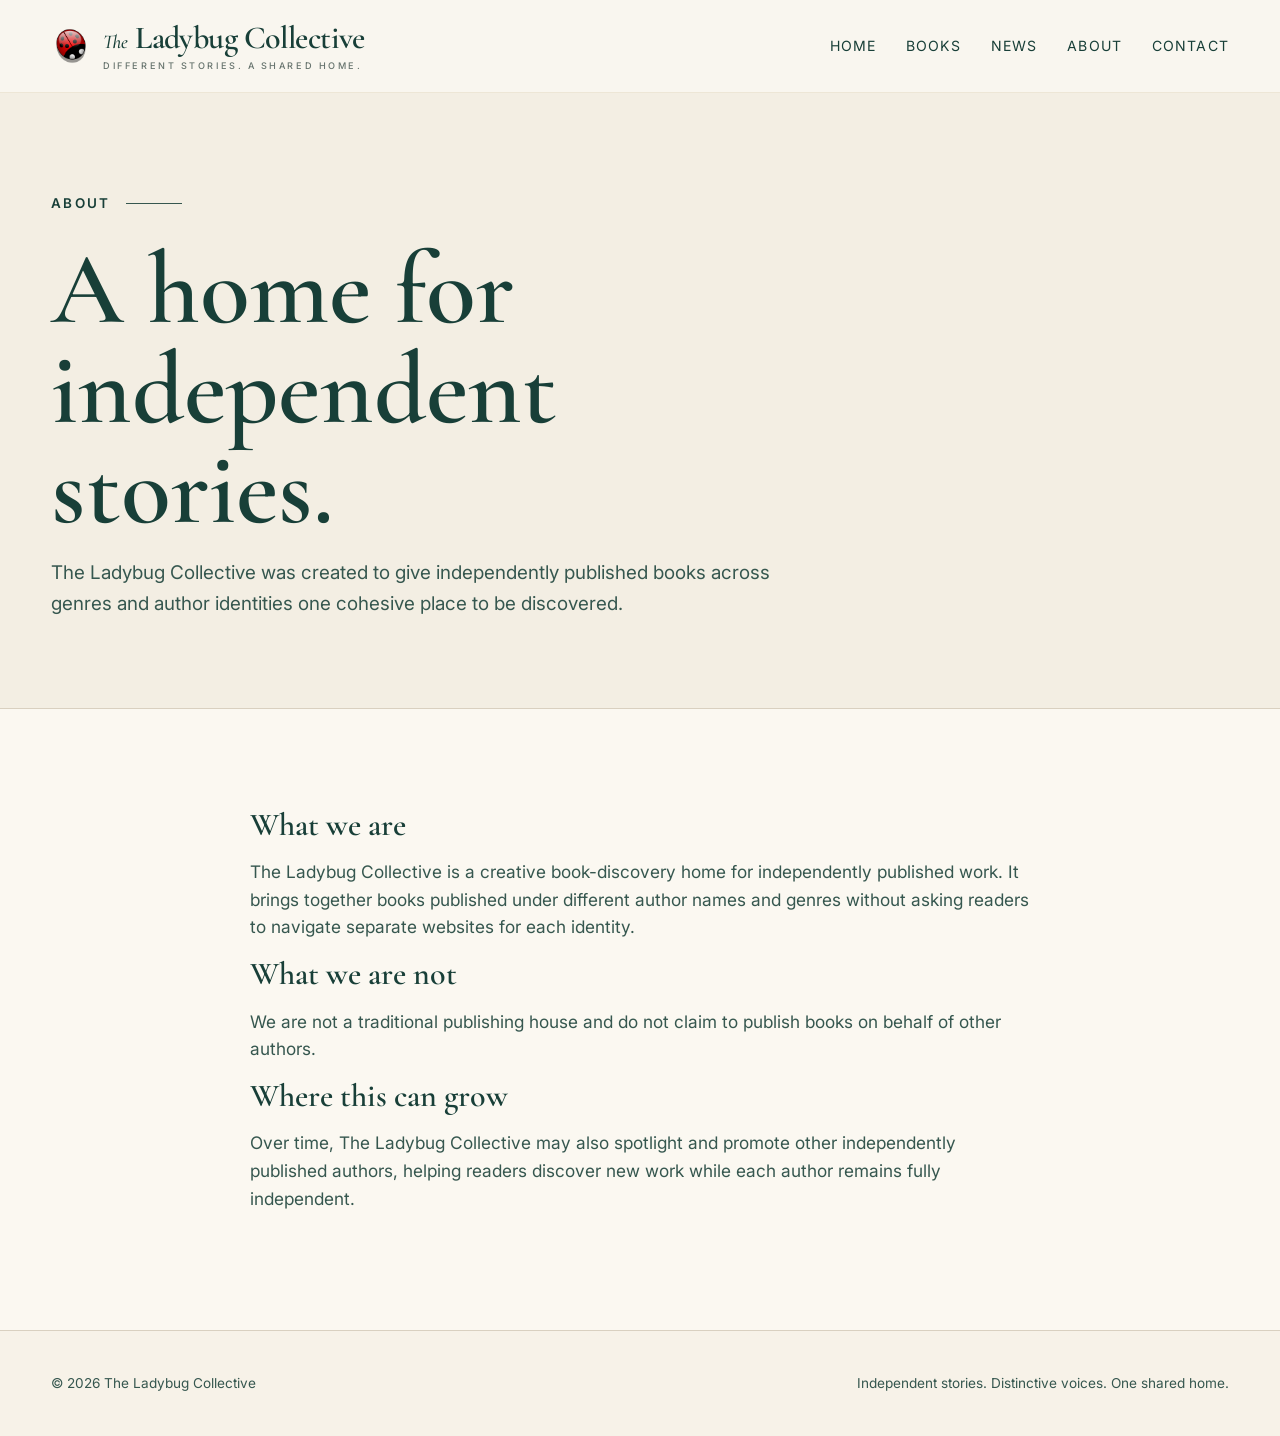
==== about.html @ 0f3047ed "Update Ladybug Collective Website" ====
<!doctype html>
<html lang="en"><head><title>About | The Ladybug Collective</title>
  <meta charset="UTF-8">
  <meta name="viewport" content="width=device-width, initial-scale=1.0">
  <meta name="description" content="The Ladybug Collective celebrates independently published books, the authors behind them, and the stories worth discovering.">
  <link rel="preconnect" href="https://fonts.googleapis.com">
  <link rel="preconnect" href="https://fonts.gstatic.com" crossorigin>
  <link href="https://fonts.googleapis.com/css2?family=Cormorant+Garamond:wght@500;600;700&family=Inter:wght@400;500;600;700&display=swap" rel="stylesheet">
  <link rel="stylesheet" href="styles.css">
</head><body>
<header class="site-header">
  <div class="container header-inner">
    <a class="brand" href="index.html">
      <img class="brand-logo" src="assets/ladybug-logo.png" alt="">
      <span class="brand-copy">
        <span class="brand-name"><span class="brand-the">The</span> <span class="brand-main">Ladybug Collective</span></span>
        <span class="brand-tagline">Different Stories. A Shared Home.</span>
      </span>
    </a>
    <nav class="nav">
      <a href="index.html">Home</a>
      <a href="books.html">Books</a>
      <a href="news.html">News</a>
      <a href="about.html">About</a>
      <a href="contact.html">Contact</a>
    </nav>
  </div>
</header>

<main><section class="page-hero"><div class="container"><div class="eyebrow">About</div><h1>A home for independent stories.</h1><p>The Ladybug Collective was created to give independently published books across genres and author identities one cohesive place to be discovered.</p></div></section>
<section class="section"><div class="container prose">
<h3>What we are</h3><p>The Ladybug Collective is a creative book-discovery home for independently published work. It brings together books published under different author names and genres without asking readers to navigate separate websites for each identity.</p>
<h3>What we are not</h3><p>We are not a traditional publishing house and do not claim to publish books on behalf of other authors.</p>
<h3>Where this can grow</h3><p>Over time, The Ladybug Collective may also spotlight and promote other independently published authors, helping readers discover new work while each author remains fully independent.</p>
</div></section></main>
<footer class="site-footer">
  <div class="container footer-inner">
    <div>© 2026 The Ladybug Collective</div>
    <div>Independent stories. Distinctive voices. One shared home.</div>
  </div>
</footer>
</body></html>
---- styles.css ----
:root{
  --ink:#183f38;
  --ink-soft:#36574f;
  --cream:#f3eee3;
  --paper:#fbf8f1;
  --rose:#b76d63;
  --gold:#b79b63;
  --line:#d9d0c0;
  --shadow:0 18px 50px rgba(30,48,43,.10);
  --serif:"Cormorant Garamond", Georgia, "Times New Roman", serif;
  --sans:"Inter", Arial, Helvetica, sans-serif;
}

*{box-sizing:border-box}
html{scroll-behavior:smooth}
body{
  margin:0;
  background:var(--paper);
  color:var(--ink);
  font-family:var(--sans);
  line-height:1.6;
}
a{color:inherit;text-decoration:none}
img{max-width:100%;display:block}
.container{width:min(1180px,92%);margin:auto}

.site-header{
  position:sticky;top:0;z-index:20;
  background:rgba(251,248,241,.96);
  backdrop-filter:blur(10px);
  border-bottom:1px solid var(--line);
}
.header-inner{
  min-height:82px;
  display:flex;align-items:center;justify-content:space-between;gap:24px;
}
.brand{display:flex;align-items:center;gap:14px;font-family:var(--serif);font-size:1.65rem;font-weight:600;letter-spacing:.02em}
.brand-mark{
  width:42px;height:42px;border-radius:50%;
  display:grid;place-items:center;
  background:var(--ink);color:var(--paper);font-size:1.1rem;
}
.nav{display:flex;gap:30px;font-size:.88rem;letter-spacing:.08em;text-transform:uppercase}
.nav a{position:relative;padding:30px 0}
.nav a:after{content:"";position:absolute;left:0;right:0;bottom:20px;height:1px;background:var(--rose);transform:scaleX(0);transition:.2s}
.nav a:hover:after,.nav a.active:after{transform:scaleX(1)}

.hero{
  min-height:78vh;
  display:grid;align-items:center;
  background:
    radial-gradient(circle at 78% 38%, rgba(183,155,99,.18), transparent 30%),
    radial-gradient(circle at 15% 10%, rgba(183,109,99,.10), transparent 26%),
    linear-gradient(135deg, #f9f4e9 0%, #eee6d8 100%);
  border-bottom:1px solid var(--line);
}
.hero-grid{display:grid;grid-template-columns:1.05fr .95fr;gap:50px;align-items:center;padding:72px 0}
.eyebrow{
  font-size:.84rem;letter-spacing:.16em;text-transform:uppercase;font-weight:600;
  display:flex;align-items:center;gap:16px;margin-bottom:24px
}
.eyebrow:after{content:"";width:56px;height:1px;background:var(--ink-soft)}
h1,h2,h3{font-family:var(--serif);font-weight:600;line-height:.98;margin:0 0 18px}
h1{font-size:clamp(4rem,8vw,7.6rem);max-width:760px}
h2{font-size:clamp(2.6rem,5vw,4.6rem)}
h3{font-size:2rem}
.hero-copy p{font-size:1.28rem;max-width:640px;color:var(--ink-soft)}
.actions{display:flex;gap:14px;flex-wrap:wrap;margin-top:32px}
.btn{
  display:inline-flex;align-items:center;justify-content:center;
  padding:14px 22px;border:1px solid var(--ink);
  text-transform:uppercase;letter-spacing:.11em;font-size:.78rem;font-weight:600;
  transition:.2s;
}
.btn.primary{background:var(--ink);color:var(--paper)}
.btn:hover{transform:translateY(-2px);box-shadow:0 9px 22px rgba(24,63,56,.12)}
.hero-art{
  min-height:520px;border-radius:28px;position:relative;overflow:hidden;
  background:
    linear-gradient(rgba(24,63,56,.04),rgba(24,63,56,.04)),
    url("assets/hero.jpg") center/cover no-repeat,
    linear-gradient(145deg,#d7cdb9,#ece5d8);
  box-shadow:var(--shadow)
}
.hero-art:before{
  content:"Place your hero image here";
  position:absolute;inset:auto 24px 24px 24px;
  padding:12px 16px;background:rgba(251,248,241,.88);border-radius:12px;
  font-size:.8rem;letter-spacing:.05em
}
.hero-art.has-image:before{display:none}

.section{padding:100px 0}
.section.alt{background:var(--cream)}
.section-head{display:flex;justify-content:space-between;gap:30px;align-items:end;margin-bottom:48px}
.section-head p{max-width:600px;color:var(--ink-soft);margin:0}

.book-grid{display:grid;grid-template-columns:repeat(2,1fr);gap:34px}
.book-card{
  background:#fff;border:1px solid var(--line);border-radius:22px;overflow:hidden;
  display:grid;grid-template-columns:210px 1fr;min-height:360px;box-shadow:0 10px 30px rgba(30,48,43,.06)
}
.book-cover{
  background:#ded7ca center/cover no-repeat;
  min-height:100%;
  display:grid;place-items:center;padding:20px;text-align:center;font-family:var(--serif);font-size:1.6rem
}
.book-cover.ashes{background-image:url("assets/ashes-cover.jpg")}
.book-cover.memoir{background-image:url("assets/memoir-cover.jpg")}
.book-card-content{padding:34px}
.kicker{font-size:.76rem;text-transform:uppercase;letter-spacing:.14em;color:var(--rose);font-weight:700}
.book-card p{color:var(--ink-soft)}
.text-link{font-weight:700;font-size:.86rem;letter-spacing:.08em;text-transform:uppercase;border-bottom:1px solid var(--gold)}

.author-grid{display:grid;grid-template-columns:repeat(2,1fr);gap:34px}
.author-card{
  border:1px solid var(--line);background:#fff;padding:38px;border-radius:22px
}
.author-card .name{font-family:var(--serif);font-size:2.3rem;margin-bottom:6px}
.author-card p{color:var(--ink-soft)}

.statement{
  background:var(--ink);color:var(--paper);
  border-radius:28px;padding:70px;
  display:grid;grid-template-columns:1fr 1fr;gap:50px;align-items:center
}
.statement p{font-size:1.15rem;color:#e5ddd1}
.statement .quote{font-family:var(--serif);font-size:clamp(2.5rem,5vw,4.8rem);line-height:1.03}

.news-grid{display:grid;grid-template-columns:repeat(3,1fr);gap:24px}
.news-card{border-top:1px solid var(--ink);padding-top:22px}
.news-card time{font-size:.78rem;letter-spacing:.1em;text-transform:uppercase;color:var(--rose)}
.news-card h3{font-size:1.8rem;margin-top:12px}
.news-card p{color:var(--ink-soft)}

.contact-box{
  display:grid;grid-template-columns:1fr 1fr;gap:50px;
  padding:60px;border:1px solid var(--line);border-radius:28px;background:#fff
}
.contact-box p{color:var(--ink-soft)}
.email-pill{display:inline-block;margin-top:8px;padding:12px 16px;border:1px solid var(--line);border-radius:999px}

.site-footer{border-top:1px solid var(--line);padding:42px 0;background:#f7f2e8}
.footer-inner{display:flex;justify-content:space-between;gap:30px;align-items:center;font-size:.85rem;color:var(--ink-soft)}

.page-hero{padding:100px 0 70px;background:var(--cream);border-bottom:1px solid var(--line)}
.page-hero p{max-width:720px;font-size:1.18rem;color:var(--ink-soft)}
.prose{max-width:780px}
.prose p{font-size:1.08rem;color:var(--ink-soft)}

@media(max-width:900px){
  .nav{display:none}
  .hero-grid,.statement,.contact-box{grid-template-columns:1fr}
  .hero-art{min-height:360px}
  .book-grid,.author-grid,.news-grid{grid-template-columns:1fr}
  .book-card{grid-template-columns:150px 1fr}
}
@media(max-width:620px){
  .section{padding:72px 0}
  .hero-grid{padding:50px 0}
  h1{font-size:3.7rem}
  .book-card{grid-template-columns:1fr}
  .book-cover{min-height:340px}
  .section-head,.footer-inner{display:block}
  .footer-inner>*{margin-bottom:12px}
  .statement,.contact-box{padding:36px}
}


/* Final homepage refinements */
.hero{
  position:relative;
  min-height:82vh;
  background:
    linear-gradient(90deg, rgba(250,247,240,.96) 0%, rgba(250,247,240,.90) 34%, rgba(250,247,240,.35) 54%, rgba(250,247,240,0) 72%),
    url("assets/hero.jpg") center right/cover no-repeat;
}
.hero-grid{
  grid-template-columns:minmax(0, 0.95fr) minmax(320px, 1.05fr);
  min-height:82vh;
}
.hero-art{display:none}
.hero-copy{padding:48px 0}
.hero-copy h1{font-size:clamp(4.4rem,8.5vw,8.2rem);max-width:820px;letter-spacing:-.02em}
.hero-copy p{max-width:650px;font-size:1.25rem}
.brand-mark{
  background:linear-gradient(145deg,#7f1717,#2b3f35);
  color:#fff;
}
.book-cover.ashes{background-image:url("assets/ashes-cover.png")}
.book-cover.memoir{background-image:url("assets/memoir-cover.jpg")}
.book-cover{
  background-position:center;
  background-size:cover;
  color:transparent;
}
.book-card{
  align-items:stretch;
}
@media(max-width:900px){
  .hero{
    min-height:auto;
    background:
      linear-gradient(rgba(250,247,240,.93), rgba(250,247,240,.93)),
      url("assets/hero.jpg") center/cover no-repeat;
  }
  .hero-grid{grid-template-columns:1fr;min-height:auto}
  .hero-copy{padding:70px 0}
}


/* --- Book-on-display redesign --- */
.book-grid{
  display:grid;
  grid-template-columns:repeat(2,minmax(0,1fr));
  gap:54px;
  align-items:start;
}
.book-card{
  background:transparent;
  border:0;
  border-radius:0;
  overflow:visible;
  display:grid;
  grid-template-columns:220px 1fr;
  gap:34px;
  align-items:center;
  min-height:0;
  box-shadow:none;
}
.book-cover{
  position:relative;
  width:100%;
  aspect-ratio:5.5 / 8.5;
  min-height:0;
  border-radius:2px 7px 7px 2px;
  background-size:100% 100%;
  background-repeat:no-repeat;
  background-position:center;
  box-shadow:
    0 22px 30px rgba(24,40,36,.18),
    7px 8px 0 rgba(24,40,36,.06);
  transform:perspective(900px) rotateY(-4deg);
  transform-origin:left center;
}
.book-cover::before{
  content:"";
  position:absolute;
  left:0; top:1%; bottom:1%;
  width:7px;
  border-radius:2px 0 0 2px;
  background:linear-gradient(90deg,rgba(0,0,0,.22),rgba(255,255,255,.10),rgba(0,0,0,.06));
  mix-blend-mode:multiply;
  opacity:.42;
}
.book-cover::after{
  content:"";
  position:absolute;
  left:8%; right:4%; bottom:-22px;
  height:24px;
  background:radial-gradient(ellipse at center,rgba(24,40,36,.23),rgba(24,40,36,0) 70%);
  filter:blur(5px);
  z-index:-1;
}
.book-card-content{
  padding:8px 0;
}
.book-card-content h3{
  font-size:clamp(2rem,3vw,3rem);
  line-height:1.02;
}
.book-card-content p{
  font-size:1rem;
  line-height:1.7;
}

/* Books page: larger editorial shelves */
.books-display{
  display:flex;
  flex-direction:column;
  gap:100px;
}
.book-feature{
  display:grid;
  grid-template-columns:minmax(230px,340px) minmax(0,1fr);
  gap:72px;
  align-items:center;
  padding-bottom:80px;
  border-bottom:1px solid var(--line);
}
.book-feature.reverse{
  grid-template-columns:minmax(0,1fr) minmax(230px,340px);
}
.book-feature.reverse .feature-cover{order:2}
.book-feature.reverse .feature-copy{order:1}
.feature-cover .book-cover{
  width:min(100%,310px);
  margin:auto;
}
.feature-copy h2{
  font-size:clamp(2.8rem,5vw,5rem);
  margin-bottom:12px;
}
.feature-copy .byline{
  font-family:var(--serif);
  font-size:1.35rem;
  margin-bottom:20px;
}
.feature-copy p{
  max-width:650px;
  color:var(--ink-soft);
  font-size:1.08rem;
}
.page-hero.compact{
  padding:64px 0 44px;
}
.page-hero.compact h1{
  font-size:clamp(3.4rem,6vw,5.8rem);
}
.page-hero.compact p{
  margin-bottom:0;
}

@media(max-width:1050px){
  .book-grid{grid-template-columns:1fr}
}
@media(max-width:720px){
  .book-card,
  .book-feature,
  .book-feature.reverse{
    grid-template-columns:1fr;
    gap:34px;
  }
  .book-cover{
    width:min(230px,70vw);
    margin:auto;
  }
  .book-feature.reverse .feature-cover,
  .book-feature.reverse .feature-copy{order:initial}
  .feature-copy{text-align:left}
  .books-display{gap:70px}
}


/* --- Genre-first discovery section --- */
.genre-grid{
  display:grid;
  grid-template-columns:repeat(3,minmax(0,1fr));
  gap:22px;
}
.genre-card{
  position:relative;
  min-height:430px;
  padding:38px 34px 34px;
  border:1px solid var(--line);
  display:flex;
  flex-direction:column;
  overflow:hidden;
}
.genre-card::after{
  content:"";
  position:absolute;
  width:180px;
  height:180px;
  border-radius:50%;
  right:-80px;
  top:-80px;
  background:rgba(255,255,255,.18);
}
.genre-number{
  font-family:var(--serif);
  font-size:1rem;
  opacity:.55;
  margin-bottom:44px;
}
.genre-card h3{
  font-family:var(--serif);
  font-size:clamp(2rem,3vw,3.15rem);
  line-height:1.02;
  margin:10px 0 18px;
}
.genre-card p{
  line-height:1.65;
  margin:0 0 28px;
}
.genre-book{
  margin-top:auto;
  padding-top:22px;
  border-top:1px solid currentColor;
  border-color:rgba(30,45,40,.18);
  line-height:1.45;
}
.genre-book em{
  font-family:var(--serif);
  font-size:1.16rem;
}
.genre-book span{
  font-size:.8rem;
  letter-spacing:.08em;
  text-transform:uppercase;
  opacity:.68;
}
.genre-card .text-link,
.coming-label{
  margin-top:18px;
}
.coming-label{
  display:inline-block;
  font-size:.76rem;
  font-weight:700;
  letter-spacing:.12em;
  text-transform:uppercase;
  opacity:.65;
}
.memoir-genre{
  background:#ead7d0;
  color:#3d3532;
}
.gothic-genre{
  background:#173c36;
  color:#f5efe5;
  border-color:#173c36;
}
.gothic-genre .kicker,
.gothic-genre .text-link{color:#f5efe5}
.gothic-genre .genre-book{border-color:rgba(245,239,229,.24)}
.contemporary-genre{
  background:#e8dfcf;
  color:#27433d;
}
@media(max-width:900px){
  .genre-grid{grid-template-columns:1fr}
  .genre-card{min-height:340px}
  .genre-number{margin-bottom:20px}
}


/* === v4: real Ladybug branding + image-driven genre section === */
.brand{
  gap:13px;
  min-width:0;
}
.brand-logo{
  width:48px;
  height:52px;
  object-fit:contain;
  flex:0 0 auto;
}
.brand-copy{
  display:flex;
  flex-direction:column;
  line-height:1;
}
.brand-name{
  font-family:var(--serif);
  font-size:1.72rem;
  font-weight:600;
  letter-spacing:.01em;
}
.brand-tagline{
  margin-top:8px;
  font-family:var(--sans);
  font-size:.61rem;
  font-weight:500;
  letter-spacing:.24em;
  text-transform:uppercase;
  color:var(--ink-soft);
}
.brand-mark{display:none}

.genre-heading{
  display:grid;
  grid-template-columns:1fr auto 1fr;
  gap:28px;
  align-items:center;
  text-align:center;
  margin-bottom:42px;
}
.genre-heading-line{
  height:1px;
  background:var(--gold);
  opacity:.75;
}
.genre-heading .eyebrow.centered{
  display:block;
  margin:0 0 6px;
  color:var(--ink);
}
.genre-heading .eyebrow.centered::after{display:none}
.genre-heading h2{
  font-size:clamp(2rem,4vw,3.5rem);
  font-style:italic;
  font-weight:500;
  margin:0;
}
.visual-genres{
  gap:24px;
}
.genre-card-image{
  background:#fff;
  border:1px solid var(--line);
  box-shadow:0 12px 28px rgba(30,48,43,.06);
  overflow:hidden;
}
.genre-visual{
  aspect-ratio:2.75 / 1;
  background-size:cover;
  background-position:center;
}
.genre-card-body{
  padding:28px 28px 30px;
}
.genre-card-body h3{
  font-size:clamp(1.85rem,2.4vw,2.55rem);
  margin:8px 0 12px;
}
.genre-card-body p{
  color:var(--ink-soft);
  margin:0 0 22px;
}
.genre-card-image.dark{
  background:var(--ink);
  color:var(--paper);
  border-color:var(--ink);
}
.genre-card-image.dark .kicker,
.genre-card-image.dark .text-link{
  color:#eadfc9;
}
.genre-card-image.dark .genre-card-body p{
  color:#e7ded1;
}
.genre-card-image.dark .genre-book{
  border-color:rgba(255,255,255,.22);
}
.genre-closing{
  margin-top:42px;
  text-align:center;
  font-family:var(--serif);
  font-size:1.6rem;
  font-style:italic;
  color:var(--ink-soft);
}
.book-meta{
  margin:-10px 0 20px;
  font-size:.78rem;
  text-transform:uppercase;
  letter-spacing:.11em;
  color:var(--ink-soft);
}
.project-placeholder{
  display:flex;
  align-items:center;
  justify-content:center;
}
.project-book{
  width:min(100%,310px);
  aspect-ratio:5.5 / 8.5;
  padding:34px 26px;
  background:linear-gradient(145deg,#36574f,#183f38);
  color:var(--paper);
  box-shadow:0 22px 30px rgba(24,40,36,.18),7px 8px 0 rgba(24,40,36,.06);
  border-radius:2px 7px 7px 2px;
  display:flex;
  flex-direction:column;
  justify-content:center;
  text-align:center;
  font-family:var(--serif);
}
.project-book strong{
  display:block;
  font-size:2.4rem;
  font-weight:600;
  line-height:1;
  margin:22px 0;
}
.project-book span:last-child{
  font-family:var(--sans);
  text-transform:uppercase;
  letter-spacing:.13em;
  font-size:.72rem;
}
.project-status{
  font-family:var(--sans);
  text-transform:uppercase;
  letter-spacing:.14em;
  font-size:.7rem;
  color:#dbc89e;
}

@media(max-width:900px){
  .brand-name{font-size:1.45rem}
  .brand-tagline{font-size:.52rem;letter-spacing:.17em}
  .genre-heading{grid-template-columns:1fr}
  .genre-heading-line{display:none}
}
@media(max-width:620px){
  .header-inner{min-height:74px}
  .brand-logo{width:40px;height:44px}
  .brand-name{font-size:1.2rem}
  .brand-tagline{display:none}
  .genre-card-body{padding:24px}
}


/* === v5: refined literary header + softer genre presentation === */
.site-header{
  background:rgba(249,246,239,.98);
  border-bottom:1px solid rgba(180,154,102,.18);
}
.header-inner{
  min-height:92px;
}
.brand{
  display:flex;
  align-items:center;
  gap:12px;
}
.brand-logo{
  width:40px;
  height:44px;
  object-fit:contain;
}
.brand-name{
  display:flex;
  align-items:baseline;
  gap:7px;
  color:var(--ink);
  white-space:nowrap;
}
.brand-the{
  font-family:var(--serif);
  font-size:1.22rem;
  font-style:italic;
  font-weight:500;
  letter-spacing:0;
}
.brand-main{
  font-family:var(--serif);
  font-size:2rem;
  font-weight:600;
  letter-spacing:-.018em;
}
.brand-tagline{
  margin-top:7px;
  font-size:.57rem;
  letter-spacing:.28em;
  color:#66736d;
}
.nav a{
  letter-spacing:.08em;
}

/* Soften the genre cards and let the imagery sit quietly behind the content. */
.genre-card-image{
  box-shadow:0 10px 26px rgba(30,48,43,.045);
  border-color:rgba(180,154,102,.22);
}
.genre-visual{
  position:relative;
  filter:saturate(.78) contrast(.86) brightness(1.08);
}
.genre-card-image.dark .genre-visual{
  filter:saturate(.70) contrast(.82) brightness(1.10);
}
.genre-card-image{
  background:#fbf8f1;
}
.genre-card-image.dark{
  background:#24473f;
}
.genre-card-body{
  padding-top:25px;
}
.genre-card-body h3{
  font-weight:500;
}
.genre-closing{
  color:#69746f;
}
.genre-heading-line{
  background:#b79d69;
  opacity:.55;
}

@media(max-width:900px){
  .brand-main{font-size:1.65rem}
  .brand-the{font-size:1.05rem}
}
@media(max-width:620px){
  .brand-logo{width:34px;height:38px}
  .brand-main{font-size:1.36rem}
  .brand-the{font-size:.93rem}
}
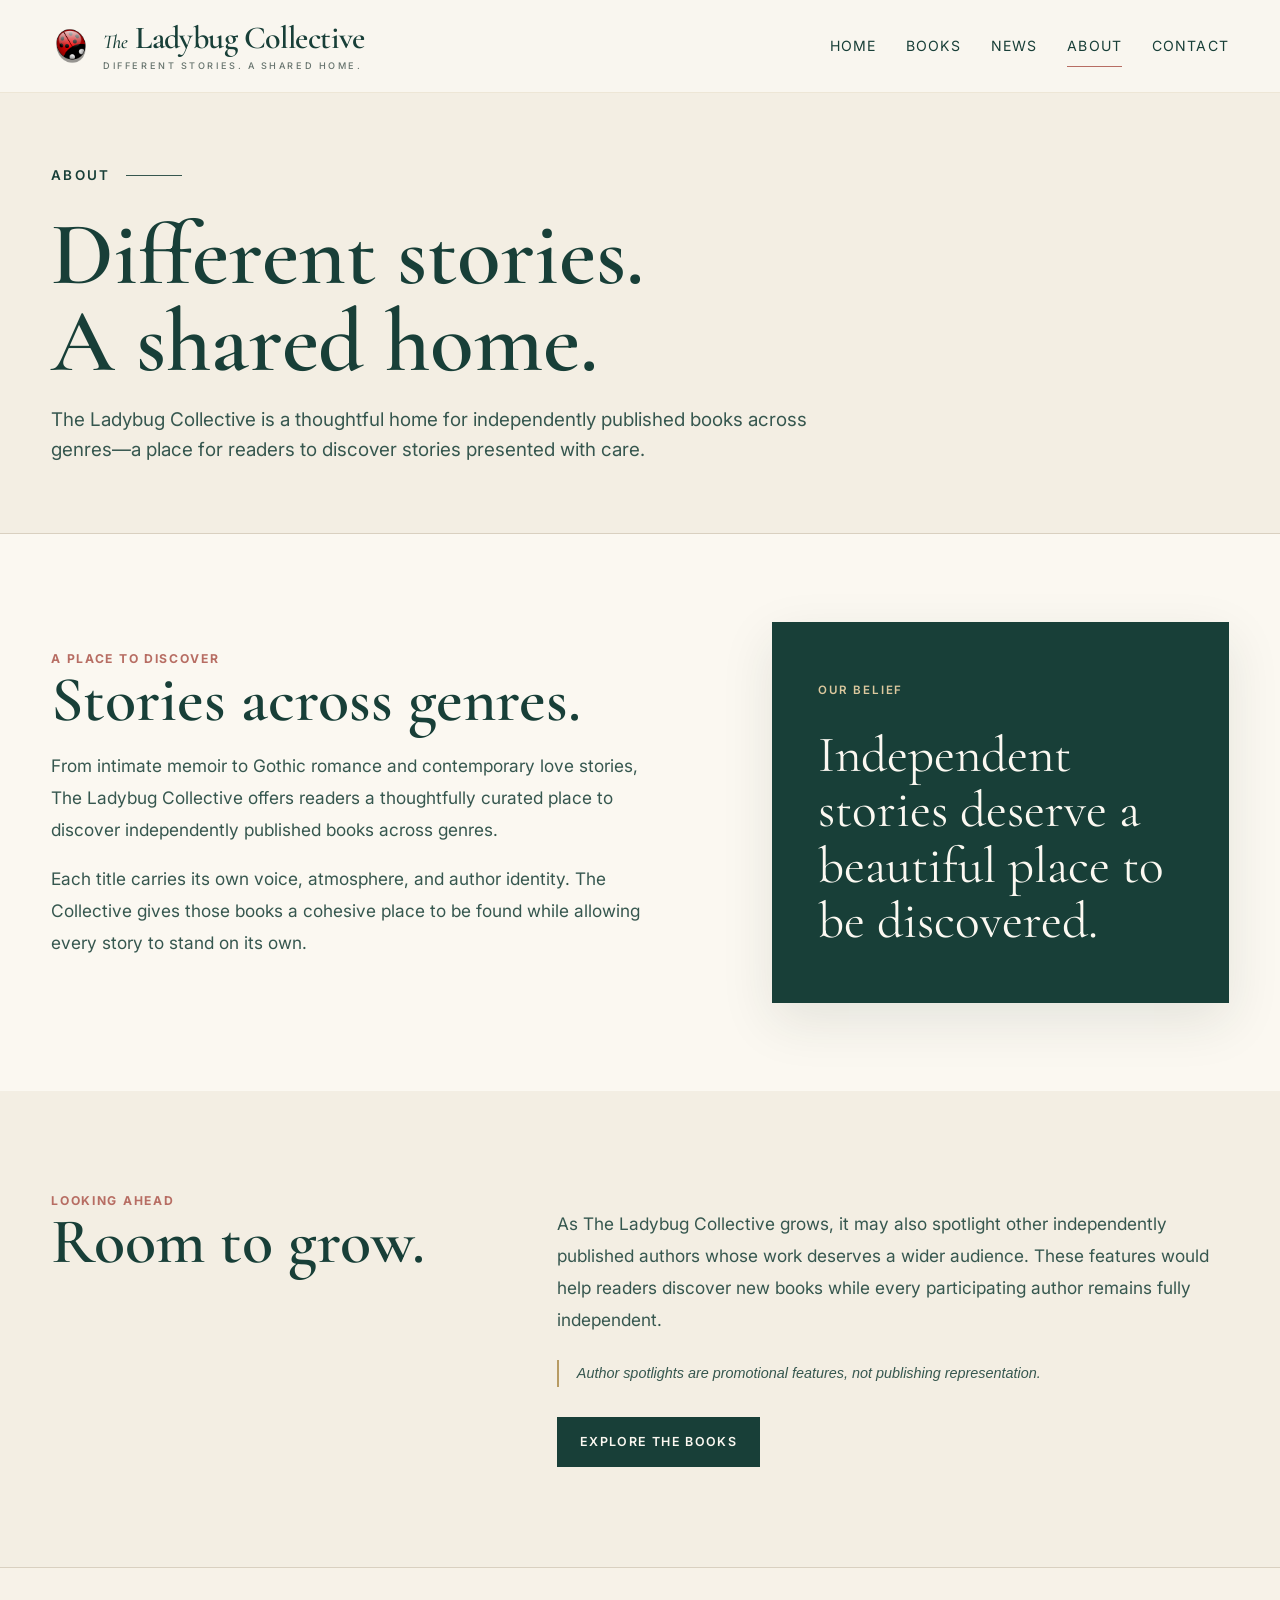
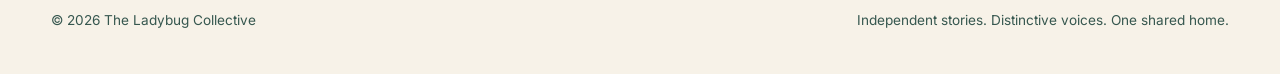
==== commit 961371b1: "Redesign About Page" ====
--- a/about.html
+++ b/about.html
@@ -1,13 +1,16 @@
 <!doctype html>
-<html lang="en"><head><title>About | The Ladybug Collective</title>
+<html lang="en">
+<head>
+  <title>About | The Ladybug Collective</title>
   <meta charset="UTF-8">
   <meta name="viewport" content="width=device-width, initial-scale=1.0">
-  <meta name="description" content="The Ladybug Collective celebrates independently published books, the authors behind them, and the stories worth discovering.">
+  <meta name="description" content="The Ladybug Collective is a thoughtfully curated home for independently published books across genres.">
   <link rel="preconnect" href="https://fonts.googleapis.com">
   <link rel="preconnect" href="https://fonts.gstatic.com" crossorigin>
   <link href="https://fonts.googleapis.com/css2?family=Cormorant+Garamond:wght@500;600;700&family=Inter:wght@400;500;600;700&display=swap" rel="stylesheet">
   <link rel="stylesheet" href="styles.css">
-</head><body>
+</head>
+<body>
 <header class="site-header">
   <div class="container header-inner">
     <a class="brand" href="index.html">
@@ -21,22 +24,57 @@
       <a href="index.html">Home</a>
       <a href="books.html">Books</a>
       <a href="news.html">News</a>
-      <a href="about.html">About</a>
+      <a class="active" href="about.html">About</a>
       <a href="contact.html">Contact</a>
     </nav>
   </div>
 </header>
 
-<main><section class="page-hero"><div class="container"><div class="eyebrow">About</div><h1>A home for independent stories.</h1><p>The Ladybug Collective was created to give independently published books across genres and author identities one cohesive place to be discovered.</p></div></section>
-<section class="section"><div class="container prose">
-<h3>What we are</h3><p>The Ladybug Collective is a creative book-discovery home for independently published work. It brings together books published under different author names and genres without asking readers to navigate separate websites for each identity.</p>
-<h3>What we are not</h3><p>We are not a traditional publishing house and do not claim to publish books on behalf of other authors.</p>
-<h3>Where this can grow</h3><p>Over time, The Ladybug Collective may also spotlight and promote other independently published authors, helping readers discover new work while each author remains fully independent.</p>
-</div></section></main>
+<main>
+  <section class="page-hero about-hero">
+    <div class="container">
+      <div class="eyebrow">About</div>
+      <h1>Different stories.<br>A shared home.</h1>
+      <p>The Ladybug Collective is a thoughtful home for independently published books across genres—a place for readers to discover stories presented with care.</p>
+    </div>
+  </section>
+
+  <section class="section about-section">
+    <div class="container about-grid">
+      <article class="about-block">
+        <div class="kicker">A place to discover</div>
+        <h2>Stories across genres.</h2>
+        <p>From intimate memoir to Gothic romance and contemporary love stories, The Ladybug Collective offers readers a thoughtfully curated place to discover independently published books across genres.</p>
+        <p>Each title carries its own voice, atmosphere, and author identity. The Collective gives those books a cohesive place to be found while allowing every story to stand on its own.</p>
+      </article>
+
+      <aside class="about-principle">
+        <span>Our belief</span>
+        <blockquote>Independent stories deserve a beautiful place to be discovered.</blockquote>
+      </aside>
+    </div>
+  </section>
+
+  <section class="section alt about-growth-section">
+    <div class="container about-growth">
+      <div>
+        <div class="kicker">Looking ahead</div>
+        <h2>Room to grow.</h2>
+      </div>
+      <div>
+        <p>As The Ladybug Collective grows, it may also spotlight other independently published authors whose work deserves a wider audience. These features would help readers discover new books while every participating author remains fully independent.</p>
+        <p class="about-note">Author spotlights are promotional features, not publishing representation.</p>
+        <a class="btn primary" href="books.html">Explore the books</a>
+      </div>
+    </div>
+  </section>
+</main>
+
 <footer class="site-footer">
   <div class="container footer-inner">
     <div>© 2026 The Ladybug Collective</div>
     <div>Independent stories. Distinctive voices. One shared home.</div>
   </div>
 </footer>
-</body></html>+</body>
+</html>
--- a/styles.css
+++ b/styles.css
@@ -176,9 +176,21 @@
     linear-gradient(90deg, rgba(250,247,240,.96) 0%, rgba(250,247,240,.90) 34%, rgba(250,247,240,.35) 54%, rgba(250,247,240,0) 72%),
     url("assets/hero.jpg") center right/cover no-repeat;
 }
+.hero::before{
+  content:"";
+  position:absolute;
+  inset:0 auto 0 0;
+  width:clamp(180px,30vw,500px);
+  background:url("assets/hero-left-foliage.png") left center/auto 104% no-repeat;
+  opacity:.34;
+  pointer-events:none;
+  z-index:0;
+}
 .hero-grid{
   grid-template-columns:minmax(0, 0.95fr) minmax(320px, 1.05fr);
   min-height:82vh;
+  position:relative;
+  z-index:1;
 }
 .hero-art{display:none}
 .hero-copy{padding:48px 0}
@@ -190,6 +202,10 @@
 }
 .book-cover.ashes{background-image:url("assets/ashes-cover.png")}
 .book-cover.memoir{background-image:url("assets/memoir-cover.jpg")}
+.book-cover.align{
+  aspect-ratio:2 / 3;
+  background-image:url("assets/project-align-cover.png");
+}
 .book-cover{
   background-position:center;
   background-size:cover;
@@ -204,6 +220,10 @@
     background:
       linear-gradient(rgba(250,247,240,.93), rgba(250,247,240,.93)),
       url("assets/hero.jpg") center/cover no-repeat;
+  }
+  .hero::before{
+    width:min(46vw,300px);
+    opacity:.18;
   }
   .hero-grid{grid-template-columns:1fr;min-height:auto}
   .hero-copy{padding:70px 0}
@@ -504,9 +524,11 @@
   overflow:hidden;
 }
 .genre-visual{
-  aspect-ratio:2.75 / 1;
-  background-size:cover;
+  /* Match the source artwork so its lower typography is never cropped. */
+  aspect-ratio:1200 / 658;
+  background-size:100% 100%;
   background-position:center;
+  background-repeat:no-repeat;
 }
 .genre-card-body{
   padding:28px 28px 30px;
@@ -693,3 +715,162 @@
   .brand-main{font-size:1.36rem}
   .brand-the{font-size:.93rem}
 }
+
+/* === Individual book pages === */
+.book-detail{
+  padding:86px 0 100px;
+  background:linear-gradient(180deg,var(--cream) 0%,var(--paper) 62%);
+}
+.book-detail-grid{
+  display:grid;
+  grid-template-columns:minmax(240px,360px) minmax(0,1fr);
+  gap:clamp(48px,7vw,96px);
+  align-items:start;
+}
+.book-detail-cover{
+  position:sticky;
+  top:126px;
+}
+.book-detail-cover .book-cover{
+  width:min(100%,330px);
+  margin:auto;
+}
+.book-detail-copy{
+  padding-top:12px;
+}
+.book-detail-copy h1{
+  font-size:clamp(3.5rem,7vw,6.7rem);
+  max-width:820px;
+  margin-bottom:16px;
+}
+.book-subtitle{
+  max-width:720px;
+  margin:0 0 16px;
+  font-family:var(--serif);
+  font-size:clamp(1.45rem,2.5vw,2rem);
+  font-style:italic;
+  line-height:1.25;
+  color:var(--ink-soft);
+}
+.book-detail-byline{
+  margin-bottom:9px;
+  font-family:var(--serif);
+  font-size:1.45rem;
+}
+.book-detail-meta{
+  margin-bottom:34px;
+  font-size:.76rem;
+  letter-spacing:.13em;
+  text-transform:uppercase;
+  color:var(--ink-soft);
+}
+.book-description{
+  max-width:760px;
+  padding-top:32px;
+  border-top:1px solid var(--gold);
+}
+.book-description .lead{
+  font-family:var(--serif);
+  font-size:clamp(1.65rem,3vw,2.35rem);
+  line-height:1.25;
+  color:var(--ink);
+}
+.book-description p{
+  font-size:1.08rem;
+  line-height:1.85;
+  color:var(--ink-soft);
+}
+.book-detail-actions{
+  margin:36px 0 28px;
+}
+.back-to-books{
+  display:inline-block;
+  margin-top:8px;
+  font-size:.78rem;
+  font-weight:600;
+  letter-spacing:.1em;
+  text-transform:uppercase;
+  border-bottom:1px solid var(--gold);
+}
+.project-note{
+  max-width:680px;
+  margin:34px 0 20px;
+  padding:17px 20px;
+  border-left:2px solid var(--gold);
+  background:rgba(183,155,99,.08);
+  color:var(--ink-soft);
+  font-size:.88rem;
+  font-style:italic;
+}
+@media(max-width:800px){
+  .book-detail{padding:62px 0 78px}
+  .book-detail-grid{grid-template-columns:1fr;gap:54px}
+  .book-detail-cover{position:static}
+  .book-detail-cover .book-cover{width:min(260px,72vw)}
+  .book-detail-copy{padding-top:0}
+}
+
+/* === About page === */
+.about-hero{padding:72px 0 68px}
+.about-hero h1{
+  max-width:900px;
+  font-size:clamp(3.8rem,7vw,6.7rem);
+}
+.about-hero p{
+  max-width:780px;
+  margin-bottom:0;
+  font-size:1.18rem;
+}
+.about-section{padding-top:88px;padding-bottom:88px}
+.about-grid{
+  display:grid;
+  grid-template-columns:minmax(0,1.15fr) minmax(300px,.85fr);
+  gap:clamp(52px,8vw,110px);
+  align-items:center;
+}
+.about-block h2,.about-growth h2{
+  font-size:clamp(2.8rem,5vw,4.7rem);
+}
+.about-block p,.about-growth p{
+  color:var(--ink-soft);
+  font-size:1.08rem;
+  line-height:1.85;
+}
+.about-principle{
+  padding:54px 46px;
+  background:var(--ink);
+  color:var(--paper);
+  box-shadow:var(--shadow);
+}
+.about-principle span{
+  font-size:.72rem;
+  font-weight:600;
+  letter-spacing:.16em;
+  text-transform:uppercase;
+  color:#dbc89e;
+}
+.about-principle blockquote{
+  margin:26px 0 0;
+  font-family:var(--serif);
+  font-size:clamp(2.1rem,4vw,3.4rem);
+  line-height:1.08;
+}
+.about-growth{
+  display:grid;
+  grid-template-columns:minmax(260px,.75fr) minmax(0,1.25fr);
+  gap:clamp(48px,8vw,110px);
+  align-items:start;
+}
+.about-note{
+  margin:24px 0 30px;
+  padding-left:18px;
+  border-left:2px solid var(--gold);
+  font-size:.9rem !important;
+  font-style:italic;
+}
+@media(max-width:800px){
+  .about-hero{padding:56px 0 52px}
+  .about-grid,.about-growth{grid-template-columns:1fr}
+  .about-principle{padding:42px 34px}
+  .about-section{padding-top:70px;padding-bottom:70px}
+}
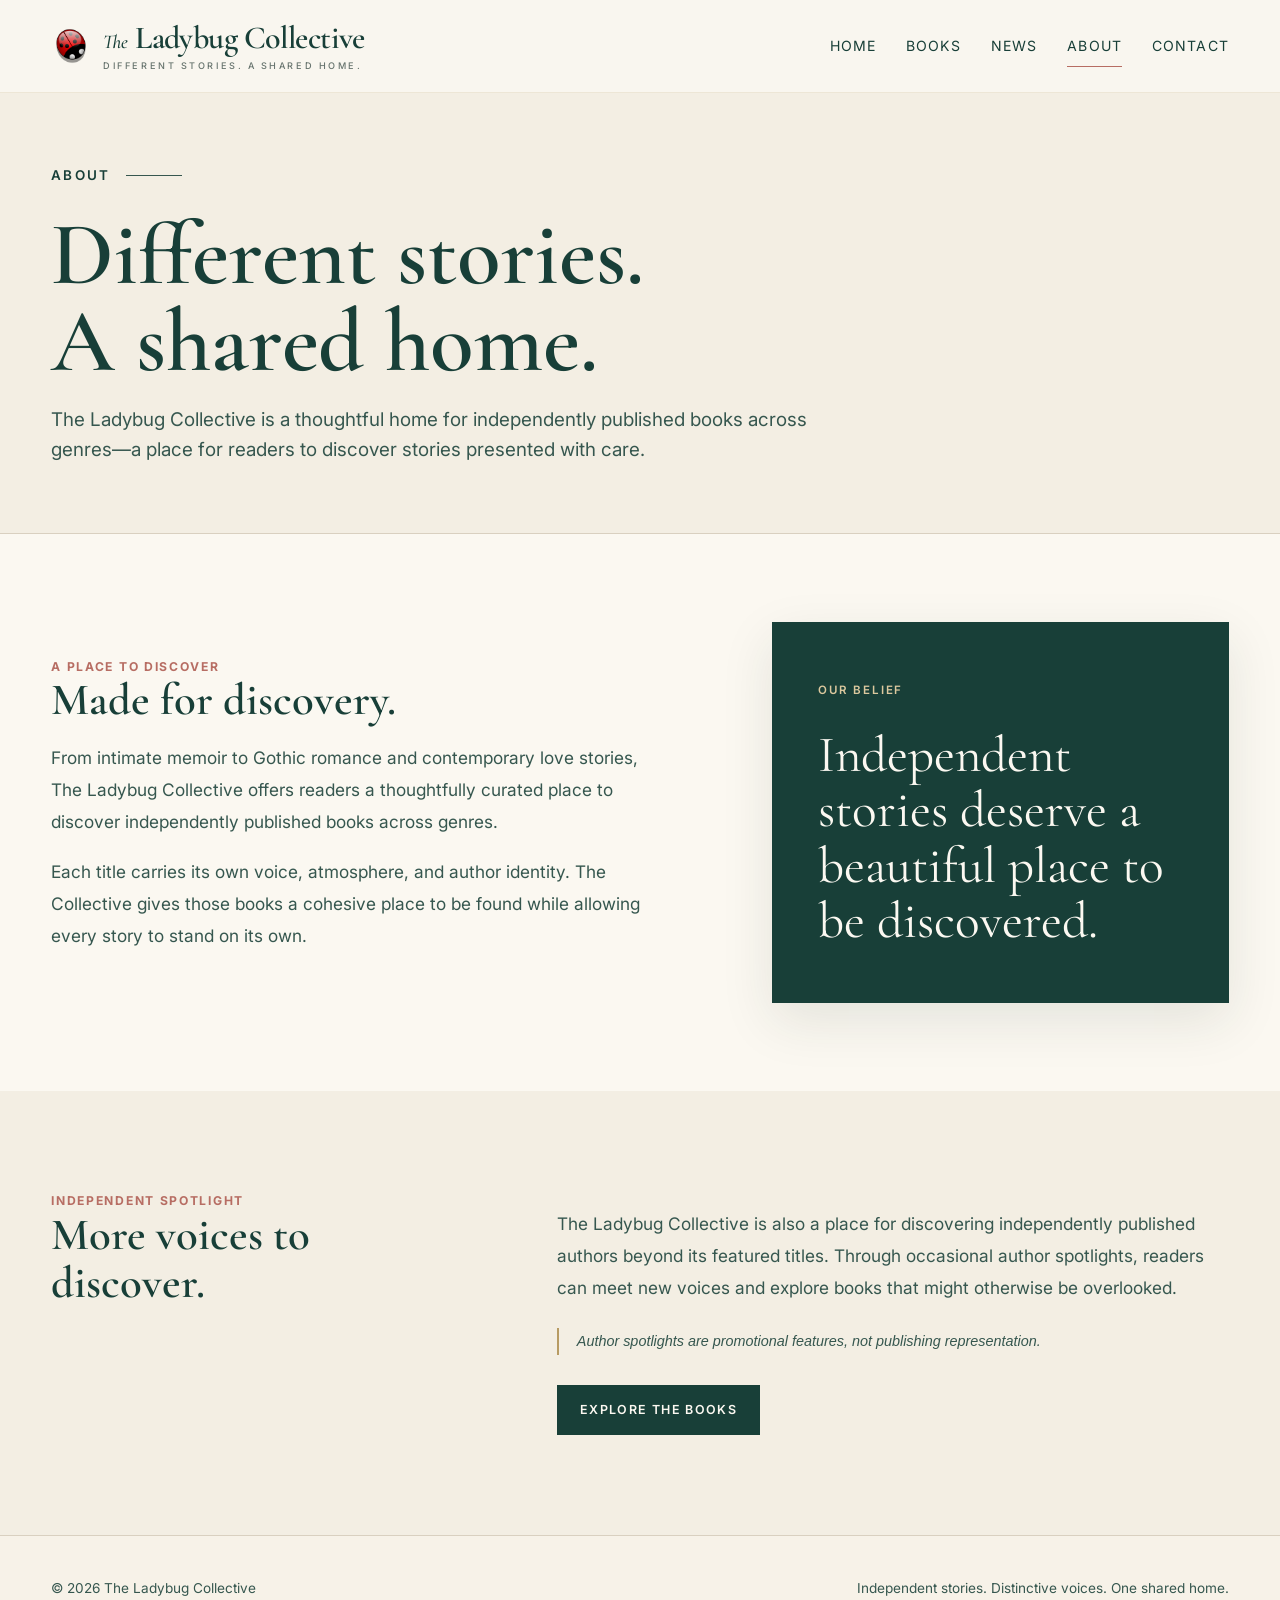
==== commit 4f160977: "Refine About page content" ====
--- a/about.html
+++ b/about.html
@@ -43,7 +43,7 @@
     <div class="container about-grid">
       <article class="about-block">
         <div class="kicker">A place to discover</div>
-        <h2>Stories across genres.</h2>
+        <h2>Made for discovery.</h2>
         <p>From intimate memoir to Gothic romance and contemporary love stories, The Ladybug Collective offers readers a thoughtfully curated place to discover independently published books across genres.</p>
         <p>Each title carries its own voice, atmosphere, and author identity. The Collective gives those books a cohesive place to be found while allowing every story to stand on its own.</p>
       </article>
@@ -58,11 +58,11 @@
   <section class="section alt about-growth-section">
     <div class="container about-growth">
       <div>
-        <div class="kicker">Looking ahead</div>
-        <h2>Room to grow.</h2>
+        <div class="kicker">Independent spotlight</div>
+        <h2>More voices to discover.</h2>
       </div>
       <div>
-        <p>As The Ladybug Collective grows, it may also spotlight other independently published authors whose work deserves a wider audience. These features would help readers discover new books while every participating author remains fully independent.</p>
+        <p>The Ladybug Collective is also a place for discovering independently published authors beyond its featured titles. Through occasional author spotlights, readers can meet new voices and explore books that might otherwise be overlooked.</p>
         <p class="about-note">Author spotlights are promotional features, not publishing representation.</p>
         <a class="btn primary" href="books.html">Explore the books</a>
       </div>
--- a/styles.css
+++ b/styles.css
@@ -829,7 +829,8 @@
   align-items:center;
 }
 .about-block h2,.about-growth h2{
-  font-size:clamp(2.8rem,5vw,4.7rem);
+  font-size:clamp(2.25rem,3.5vw,3.4rem);
+  line-height:1.08;
 }
 .about-block p,.about-growth p{
   color:var(--ink-soft);
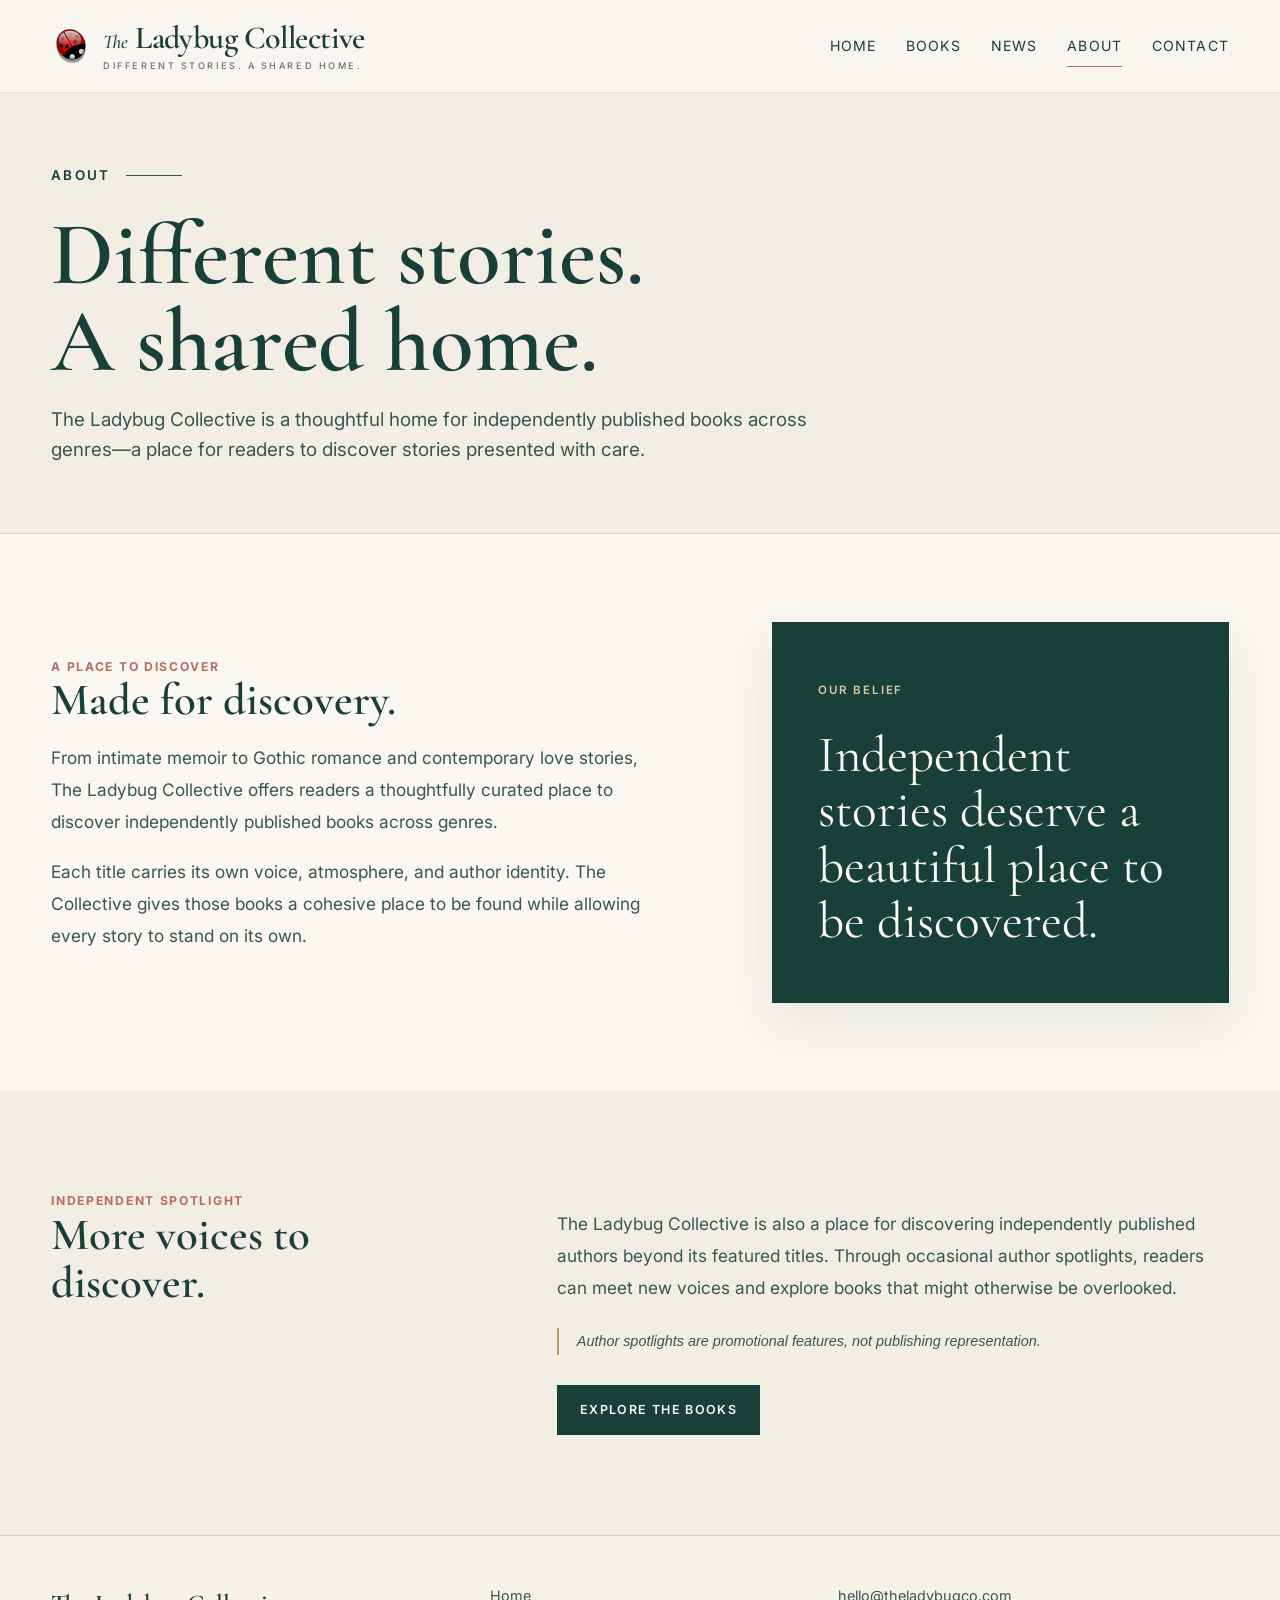
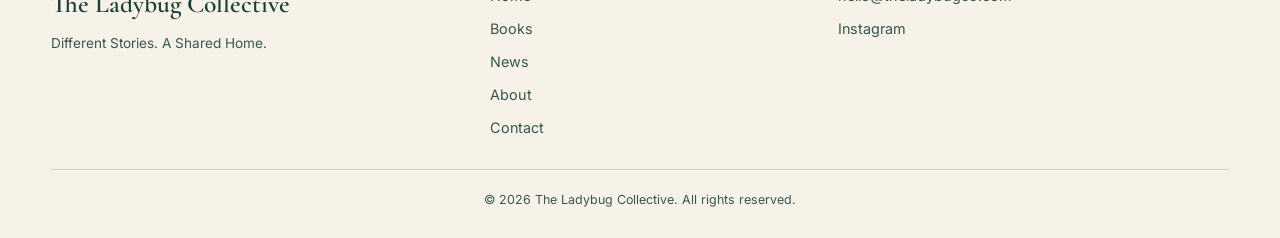
==== commit 10421981: "Update about.html footer" ====
--- a/about.html
+++ b/about.html
@@ -5,6 +5,16 @@
   <meta charset="UTF-8">
   <meta name="viewport" content="width=device-width, initial-scale=1.0">
   <meta name="description" content="The Ladybug Collective is a thoughtfully curated home for independently published books across genres.">
+  <link rel="canonical" href="https://theladybugco.com/about.html">
+  <meta property="og:type" content="website">
+  <meta property="og:site_name" content="The Ladybug Collective">
+  <meta property="og:title" content="About | The Ladybug Collective">
+  <meta property="og:description" content="A thoughtfully curated home for independently published books across genres.">
+  <meta property="og:url" content="https://theladybugco.com/about.html">
+  <meta property="og:image" content="https://theladybugco.com/assets/hero.jpg">
+  <meta property="og:image:alt" content="Books and flowers in the literary world of The Ladybug Collective">
+  <meta name="twitter:card" content="summary_large_image">
+  <link rel="icon" type="image/png" href="assets/ladybug-logo.png">
   <link rel="preconnect" href="https://fonts.googleapis.com">
   <link rel="preconnect" href="https://fonts.gstatic.com" crossorigin>
   <link href="https://fonts.googleapis.com/css2?family=Cormorant+Garamond:wght@500;600;700&family=Inter:wght@400;500;600;700&display=swap" rel="stylesheet">
@@ -24,7 +34,7 @@
       <a href="index.html">Home</a>
       <a href="books.html">Books</a>
       <a href="news.html">News</a>
-      <a class="active" href="about.html">About</a>
+      <a class="active" href="about.html" aria-current="page">About</a>
       <a href="contact.html">Contact</a>
     </nav>
   </div>
@@ -72,8 +82,32 @@
 
 <footer class="site-footer">
   <div class="container footer-inner">
-    <div>© 2026 The Ladybug Collective</div>
-    <div>Independent stories. Distinctive voices. One shared home.</div>
+    <div class="footer-brand">
+      <strong>The Ladybug Collective</strong>
+      <p>Different Stories. A Shared Home.</p>
+    </div>
+
+    <nav class="footer-links" aria-label="Footer navigation">
+      <a href="index.html">Home</a>
+      <a href="books.html">Books</a>
+      <a href="news.html">News</a>
+      <a href="about.html">About</a>
+      <a href="contact.html">Contact</a>
+    </nav>
+
+    <div class="footer-connect">
+      <a href="mailto:hello@theladybugco.com">
+        hello@theladybugco.com
+      </a>
+      <a href="https://www.instagram.com/the_ladybug_collective/"
+         target="_blank" rel="noopener noreferrer">
+        Instagram
+      </a>
+    </div>
+
+    <div class="footer-bottom">
+      &copy; 2026 The Ladybug Collective. All rights reserved.
+    </div>
   </div>
 </footer>
 </body>
--- a/styles.css
+++ b/styles.css
@@ -106,7 +106,7 @@
   min-height:100%;
   display:grid;place-items:center;padding:20px;text-align:center;font-family:var(--serif);font-size:1.6rem
 }
-.book-cover.ashes{background-image:url("assets/ashes-cover.jpg")}
+.book-cover.ashes{background-image:url("assets/ashes-cover.png")}
 .book-cover.memoir{background-image:url("assets/memoir-cover.jpg")}
 .book-card-content{padding:34px}
 .kicker{font-size:.76rem;text-transform:uppercase;letter-spacing:.14em;color:var(--rose);font-weight:700}
@@ -129,6 +129,17 @@
 .statement .quote{font-family:var(--serif);font-size:clamp(2.5rem,5vw,4.8rem);line-height:1.03}
 
 .news-grid{display:grid;grid-template-columns:repeat(3,1fr);gap:24px}
+.text-news-grid{
+  grid-template-columns:repeat(4,minmax(0,1fr));
+  gap:28px;
+}
+.text-news-grid .news-card{
+  padding-bottom:8px;
+}
+.text-news-grid .text-link{
+  display:inline-block;
+  margin-top:10px;
+}
 .news-card{border-top:1px solid var(--ink);padding-top:22px}
 .news-card time{font-size:.78rem;letter-spacing:.1em;text-transform:uppercase;color:var(--rose)}
 .news-card h3{font-size:1.8rem;margin-top:12px}
@@ -140,9 +151,95 @@
 }
 .contact-box p{color:var(--ink-soft)}
 .email-pill{display:inline-block;margin-top:8px;padding:12px 16px;border:1px solid var(--line);border-radius:999px}
-
-.site-footer{border-top:1px solid var(--line);padding:42px 0;background:#f7f2e8}
-.footer-inner{display:flex;justify-content:space-between;gap:30px;align-items:center;font-size:.85rem;color:var(--ink-soft)}
+.contact-hero p{max-width:690px}
+.contact-section{padding-top:72px;padding-bottom:110px}
+.contact-box-finished{align-items:center}
+.contact-box-finished h2{margin:12px 0 18px;font-size:clamp(2.2rem,4vw,4rem);line-height:1;color:var(--green)}
+.contact-box-finished .email-pill{margin-top:6px;color:var(--green);font-weight:600}
+.contact-note{padding-left:44px;border-left:1px solid var(--line)}
+.contact-note h3{margin-top:0}
+
+
+/* FOOTER */
+
+.site-footer {
+  border-top: 1px solid var(--line);
+  padding: 48px 0 28px;
+  background: #f7f2e8;
+}
+
+.footer-inner {
+  display: grid;
+  grid-template-columns: 1.3fr 1fr 1.3fr;
+  column-gap: 48px;
+  row-gap: 30px;
+  align-items: start;
+  font-size: 0.9rem;
+  color: var(--ink-soft);
+}
+
+.footer-brand strong {
+  display: block;
+  font-family: "Cormorant Garamond", serif;
+  font-size: 1.6rem;
+  font-weight: 600;
+  color: var(--ink);
+  margin-bottom: 8px;
+}
+
+.footer-brand p {
+  margin: 0;
+  font-size: 0.85rem;
+}
+
+.footer-links {
+  display: flex;
+  flex-direction: column;
+  align-items: flex-start;
+  gap: 10px;
+}
+
+.footer-connect {
+  display: flex;
+  flex-direction: column;
+  align-items: flex-start;
+  gap: 10px;
+}
+
+.footer-links a,
+.footer-connect a {
+  color: var(--ink-soft);
+  text-decoration: none;
+}
+
+.footer-links a:hover,
+.footer-connect a:hover {
+  color: var(--ink);
+  text-decoration: underline;
+  text-underline-offset: 4px;
+}
+
+.footer-bottom {
+  grid-column: 1 / -1;
+  border-top: 1px solid var(--line);
+  padding-top: 20px;
+  text-align: center;
+  font-size: 0.78rem;
+}
+
+/* Mobile footer */
+@media (max-width: 700px) {
+  .footer-inner {
+    grid-template-columns: 1fr;
+    gap: 26px;
+  }
+
+  .footer-bottom {
+    grid-column: 1;
+    text-align: left;
+  }
+}
+
 
 .page-hero{padding:100px 0 70px;background:var(--cream);border-bottom:1px solid var(--line)}
 .page-hero p{max-width:720px;font-size:1.18rem;color:var(--ink-soft)}
@@ -150,11 +247,28 @@
 .prose p{font-size:1.08rem;color:var(--ink-soft)}
 
 @media(max-width:900px){
-  .nav{display:none}
+  .header-inner{flex-wrap:wrap;padding:12px 0 0}
+  .brand{margin:auto}
+  .nav{
+    display:flex;
+    order:2;
+    width:100%;
+    justify-content:space-between;
+    gap:10px;
+    border-top:1px solid rgba(180,154,102,.18);
+  }
+  .nav a{padding:12px 2px 14px;font-size:.72rem}
+  .nav a:after{bottom:8px}
   .hero-grid,.statement,.contact-box{grid-template-columns:1fr}
   .hero-art{min-height:360px}
   .book-grid,.author-grid,.news-grid{grid-template-columns:1fr}
   .book-card{grid-template-columns:150px 1fr}
+}
+@media(max-width:1100px){
+  .text-news-grid{grid-template-columns:repeat(2,minmax(0,1fr))}
+}
+@media(max-width:620px){
+  .text-news-grid{grid-template-columns:1fr}
 }
 @media(max-width:620px){
   .section{padding:72px 0}
@@ -165,6 +279,7 @@
   .section-head,.footer-inner{display:block}
   .footer-inner>*{margin-bottom:12px}
   .statement,.contact-box{padding:36px}
+  .contact-note{padding-left:0;padding-top:28px;border-left:0;border-top:1px solid var(--line)}
 }
 
 
@@ -783,6 +898,57 @@
 .book-detail-actions{
   margin:36px 0 28px;
 }
+.reader-reviews{
+  max-width:760px;
+  margin-top:52px;
+  padding-top:40px;
+  border-top:1px solid var(--line);
+}
+.reader-reviews h2{
+  margin:8px 0 26px;
+  font-size:clamp(2.15rem,3.8vw,3.25rem);
+  line-height:1.08;
+}
+.review-list{
+  display:grid;
+  gap:20px;
+}
+.review-card{
+  margin:0;
+  padding:28px 30px;
+  border:1px solid var(--line);
+  border-left:3px solid var(--gold);
+  background:rgba(255,255,255,.62);
+}
+.review-stars{
+  margin-bottom:13px;
+  color:var(--gold);
+  font-size:1rem;
+  letter-spacing:.12em;
+}
+.review-card blockquote{
+  margin:0 0 20px;
+  font-family:var(--serif);
+  font-size:clamp(1.28rem,2.2vw,1.62rem);
+  line-height:1.45;
+  color:var(--ink);
+}
+.review-card figcaption{
+  display:flex;
+  flex-wrap:wrap;
+  gap:5px 12px;
+  align-items:baseline;
+}
+.review-card figcaption strong{
+  font-size:.83rem;
+  letter-spacing:.03em;
+}
+.review-card figcaption span{
+  color:var(--ink-soft);
+  font-size:.74rem;
+  letter-spacing:.06em;
+  text-transform:uppercase;
+}
 .back-to-books{
   display:inline-block;
   margin-top:8px;
@@ -808,6 +974,8 @@
   .book-detail-cover{position:static}
   .book-detail-cover .book-cover{width:min(260px,72vw)}
   .book-detail-copy{padding-top:0}
+  .reader-reviews{margin-top:44px;padding-top:34px}
+  .review-card{padding:24px 22px}
 }
 
 /* === About page === */
@@ -875,3 +1043,91 @@
   .about-principle{padding:42px 34px}
   .about-section{padding-top:70px;padding-bottom:70px}
 }
+
+/* === News page === */
+.news-hero{padding:66px 0 58px}
+.news-hero h1{
+  max-width:780px;
+  font-size:clamp(3.7rem,6.5vw,6rem);
+}
+.news-hero p{margin-bottom:0}
+.news-feed-section{padding-top:82px}
+.news-feed{display:flex;flex-direction:column;gap:76px}
+.news-entry-featured{
+  display:grid;
+  grid-template-columns:minmax(190px,300px) minmax(0,1fr);
+  gap:clamp(42px,7vw,88px);
+  align-items:center;
+  padding-bottom:76px;
+  border-bottom:1px solid var(--line);
+}
+.news-cover-link img{
+  width:min(100%,270px);
+  margin:auto;
+  box-shadow:0 20px 36px rgba(24,40,36,.17);
+  transform:perspective(900px) rotateY(-3deg);
+}
+.news-entry-copy time,.news-entry-card time{
+  display:block;
+  margin-bottom:10px;
+  color:var(--rose);
+  font-size:.76rem;
+  font-weight:600;
+  letter-spacing:.13em;
+  text-transform:uppercase;
+}
+.news-entry-copy h2{
+  max-width:760px;
+  margin-top:12px;
+  font-size:clamp(2.5rem,4.5vw,4.4rem);
+  line-height:1.05;
+}
+.news-entry-copy p,.news-entry-card p,.spotlight-band p{
+  color:var(--ink-soft);
+  font-size:1.04rem;
+  line-height:1.78;
+}
+.news-entry-grid{
+  display:grid;
+  grid-template-columns:repeat(2,minmax(0,1fr));
+  gap:34px;
+}
+.news-entry-card{
+  display:grid;
+  grid-template-columns:130px minmax(0,1fr);
+  gap:28px;
+  align-items:start;
+  padding:30px;
+  border:1px solid var(--line);
+  background:#fff;
+}
+.news-entry-card img{
+  width:100%;
+  box-shadow:0 12px 24px rgba(24,40,36,.13);
+}
+.news-entry-card h3{
+  margin:8px 0 12px;
+  font-size:clamp(1.8rem,2.8vw,2.5rem);
+  line-height:1.08;
+}
+.spotlight-band-grid{
+  display:grid;
+  grid-template-columns:minmax(280px,.9fr) minmax(0,1.1fr);
+  gap:clamp(44px,8vw,110px);
+  align-items:center;
+}
+.spotlight-band h2{
+  margin:8px 0 0;
+  font-size:clamp(2.35rem,4vw,3.8rem);
+}
+@media(max-width:800px){
+  .news-hero{padding:54px 0 48px}
+  .news-feed-section{padding-top:66px}
+  .news-entry-featured,.news-entry-grid,.spotlight-band-grid{grid-template-columns:1fr}
+  .news-entry-featured{gap:42px;padding-bottom:62px}
+  .news-entry-card{grid-template-columns:105px minmax(0,1fr);padding:22px;gap:22px}
+}
+@media(max-width:520px){
+  .news-entry-card{grid-template-columns:1fr}
+  .news-entry-card img{width:min(180px,60vw);margin:auto}
+}
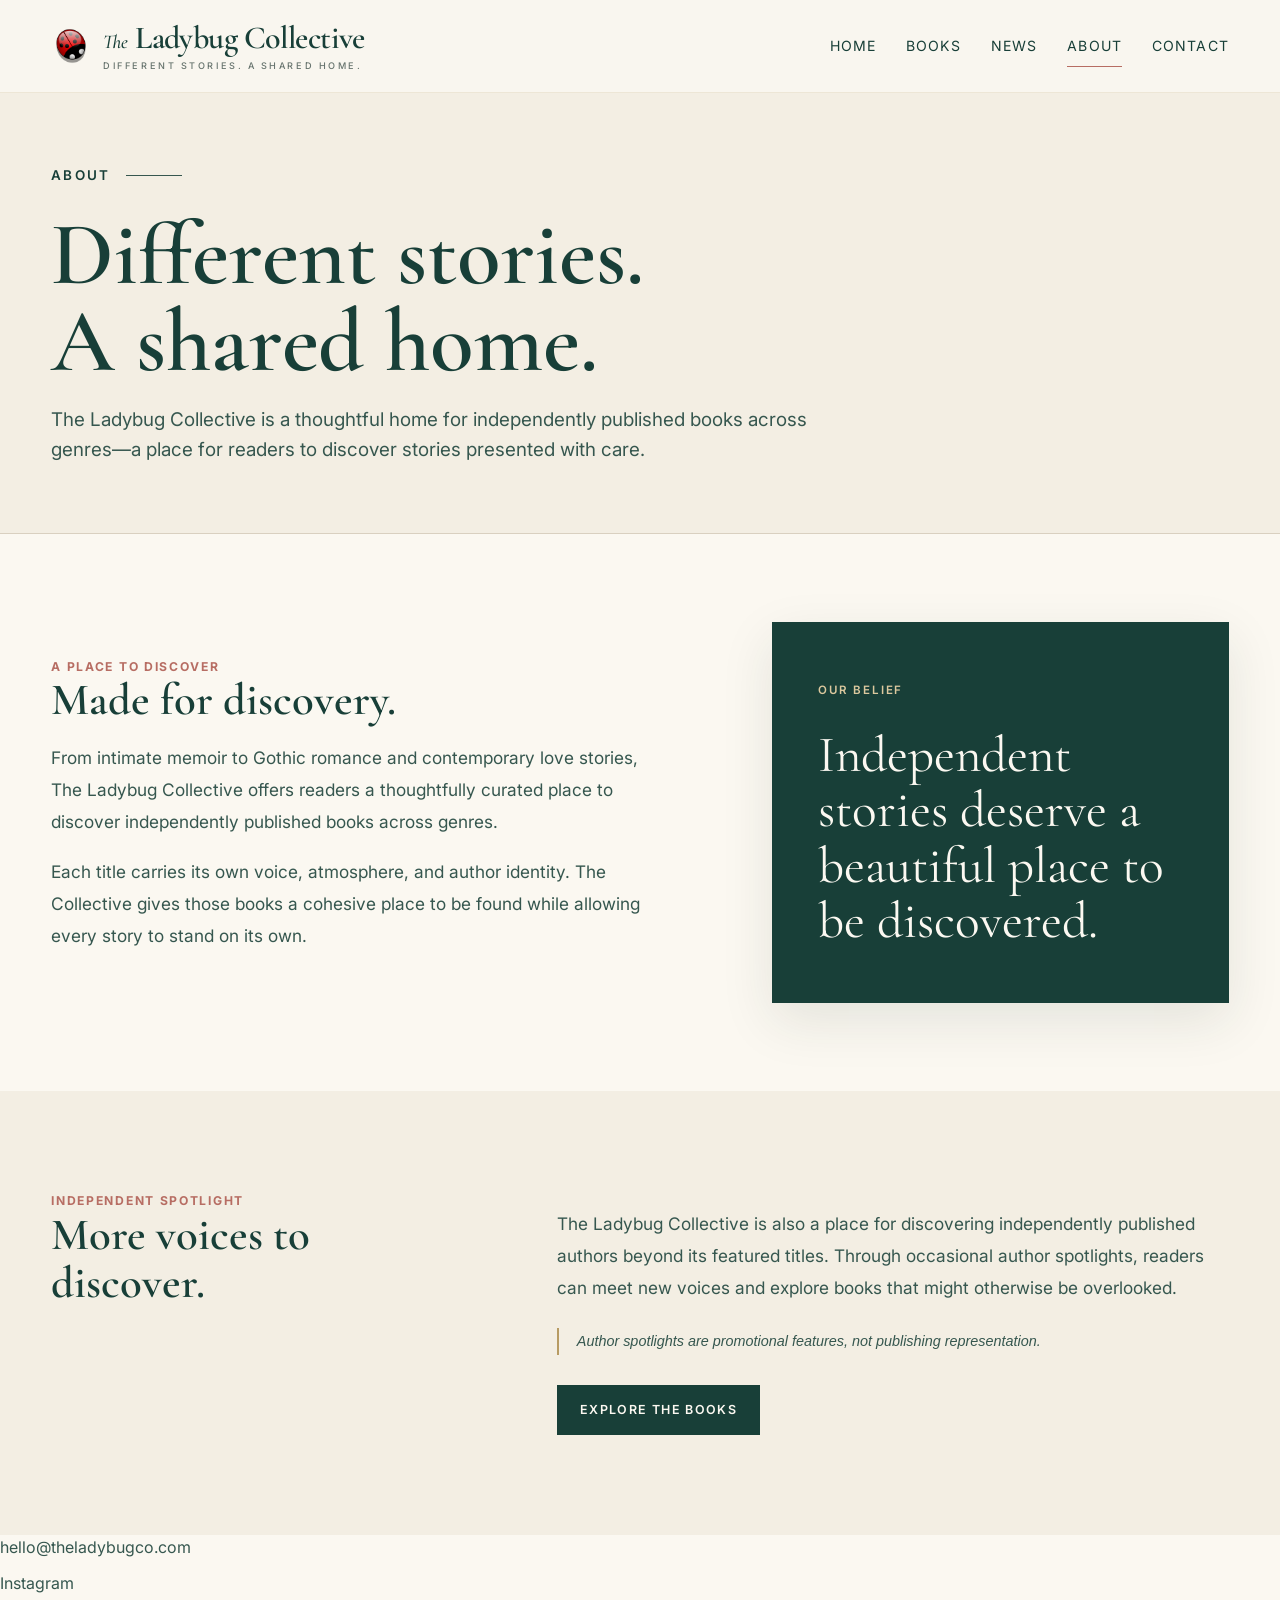
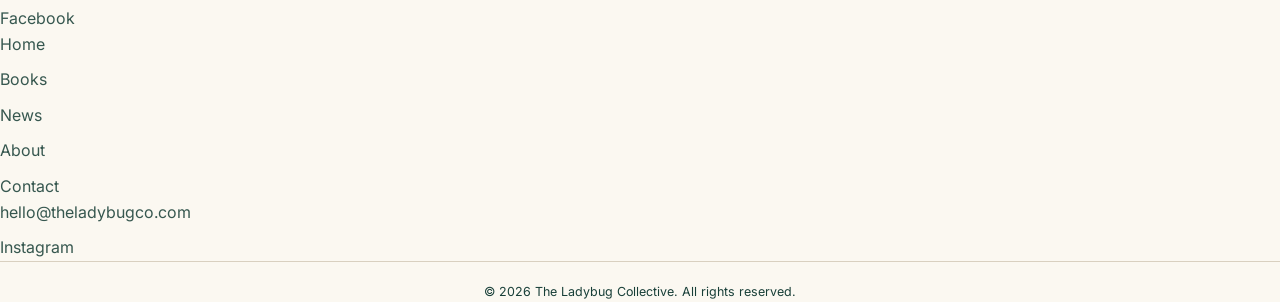
==== commit 5a61c349: "Update about.html Facebook" ====
--- a/about.html
+++ b/about.html
@@ -80,12 +80,21 @@
   </section>
 </main>
 
-<footer class="site-footer">
-  <div class="container footer-inner">
-    <div class="footer-brand">
-      <strong>The Ladybug Collective</strong>
-      <p>Different Stories. A Shared Home.</p>
-    </div>
+<div class="footer-connect">
+  <a href="mailto:hello@theladybugco.com">
+    hello@theladybugco.com
+  </a>
+
+  <a href="https://www.instagram.com/the_ladybug_collective/"
+     target="_blank" rel="noopener noreferrer">
+    Instagram
+  </a>
+
+  <a href="https://www.facebook.com/profile.php?id=61593933407964"
+     target="_blank" rel="noopener noreferrer">
+    Facebook
+  </a>
+</div>
 
     <nav class="footer-links" aria-label="Footer navigation">
       <a href="index.html">Home</a>
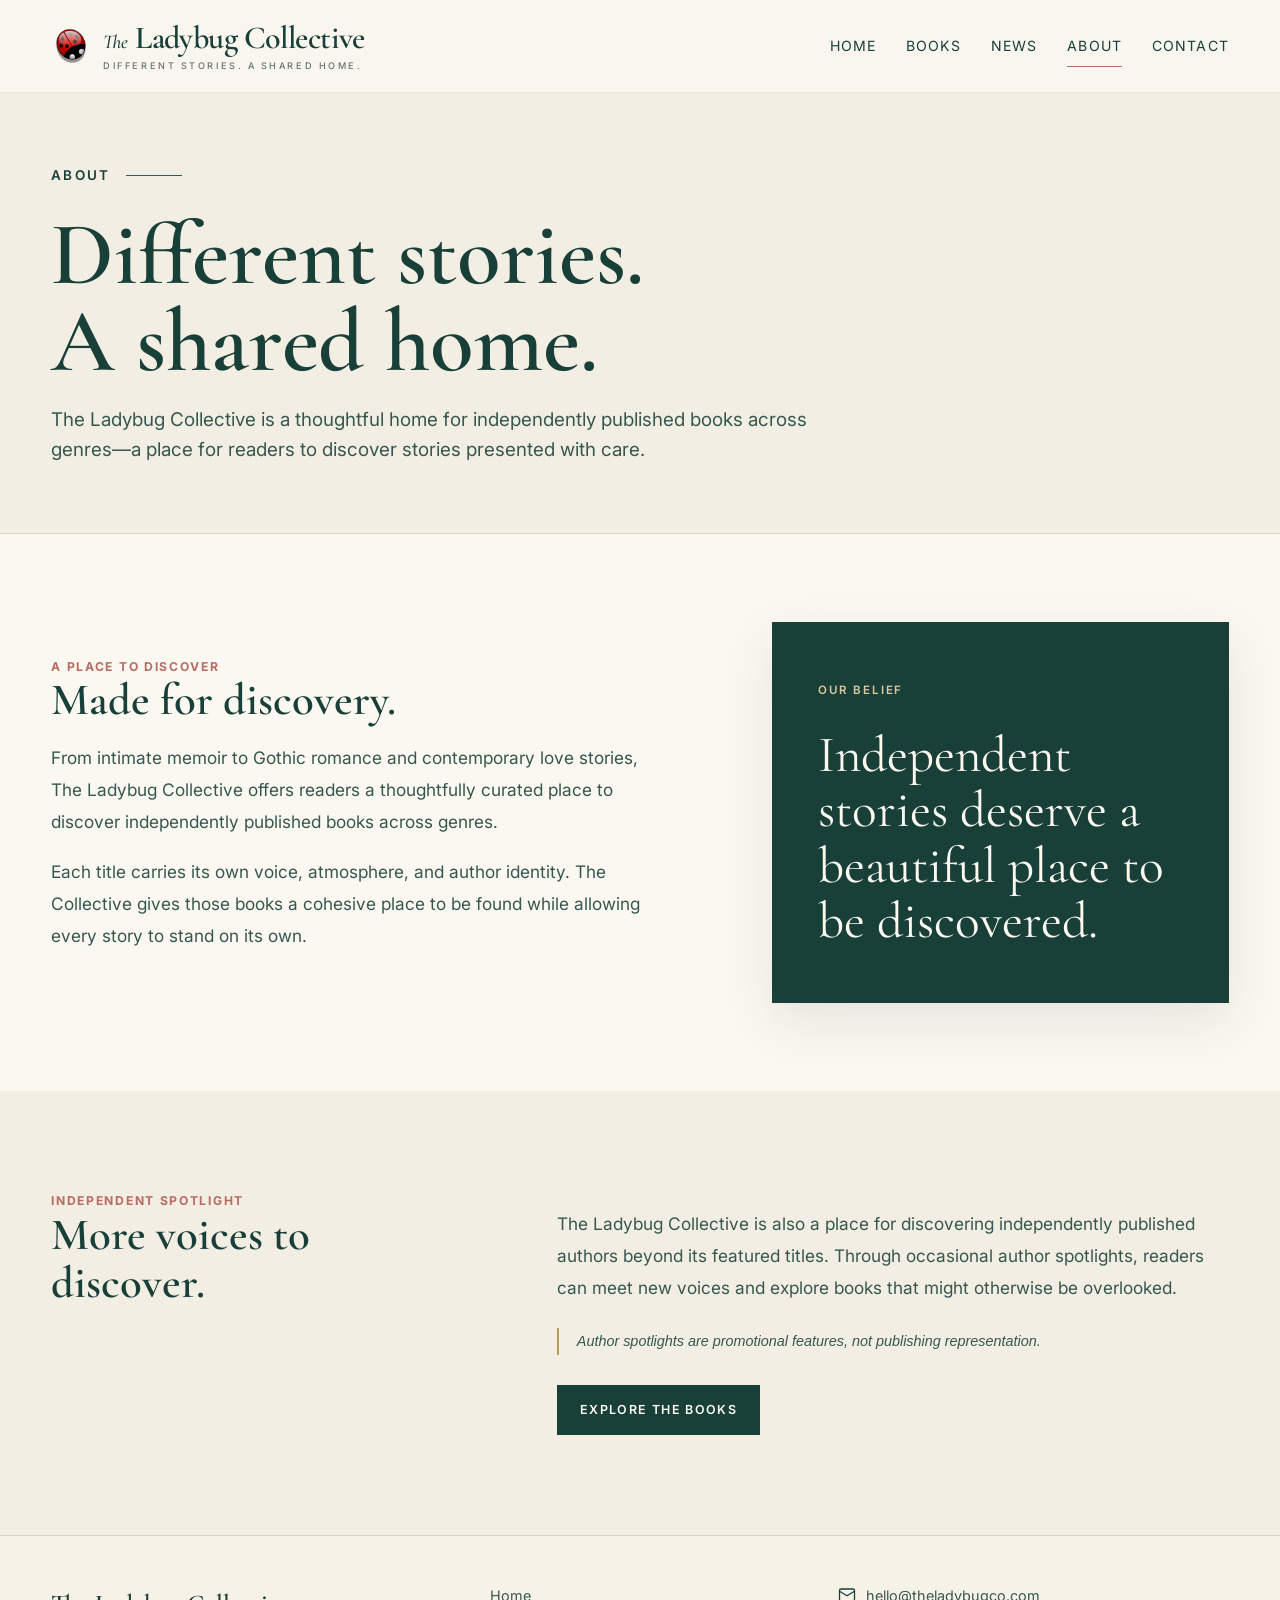
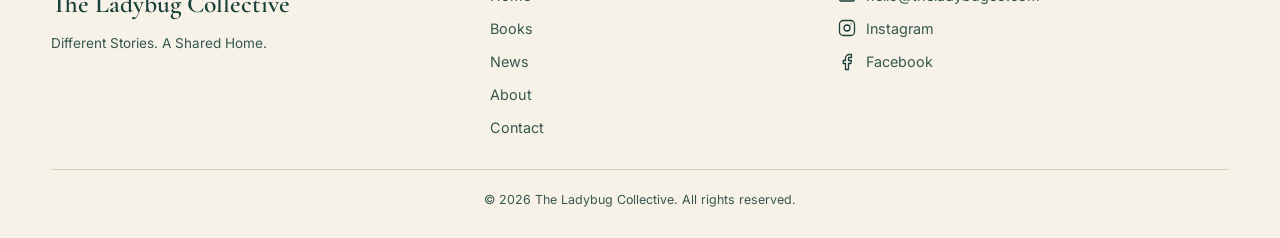
==== commit 7aa3046c: "Footer Updates" ====
--- a/about.html
+++ b/about.html
@@ -79,22 +79,12 @@
     </div>
   </section>
 </main>
-
-<div class="footer-connect">
-  <a href="mailto:hello@theladybugco.com">
-    hello@theladybugco.com
-  </a>
-
-  <a href="https://www.instagram.com/the_ladybug_collective/"
-     target="_blank" rel="noopener noreferrer">
-    Instagram
-  </a>
-
-  <a href="https://www.facebook.com/profile.php?id=61593933407964"
-     target="_blank" rel="noopener noreferrer">
-    Facebook
-  </a>
-</div>
+<footer class="site-footer">
+  <div class="container footer-inner">
+    <div class="footer-brand">
+      <strong>The Ladybug Collective</strong>
+      <p>Different Stories. A Shared Home.</p>
+    </div>
 
     <nav class="footer-links" aria-label="Footer navigation">
       <a href="index.html">Home</a>
@@ -105,14 +95,10 @@
     </nav>
 
     <div class="footer-connect">
-      <a href="mailto:hello@theladybugco.com">
-        hello@theladybugco.com
-      </a>
-      <a href="https://www.instagram.com/the_ladybug_collective/"
-         target="_blank" rel="noopener noreferrer">
-        Instagram
-      </a>
-    </div>
+  <a href="mailto:hello@theladybugco.com"><svg class="footer-icon" xmlns="http://www.w3.org/2000/svg" width="18" height="18" viewBox="0 0 24 24" fill="none" stroke="currentColor" stroke-width="1.7" stroke-linecap="round" stroke-linejoin="round" aria-hidden="true" focusable="false"><rect x="2" y="4" width="20" height="16" rx="2"/><path d="m22 7-10 6L2 7"/></svg><span>hello@theladybugco.com</span></a>
+  <a href="https://www.instagram.com/the_ladybug_collective/" target="_blank" rel="noopener noreferrer"><svg class="footer-icon" xmlns="http://www.w3.org/2000/svg" width="18" height="18" viewBox="0 0 24 24" fill="none" stroke="currentColor" stroke-width="1.7" stroke-linecap="round" stroke-linejoin="round" aria-hidden="true" focusable="false"><rect x="2" y="2" width="20" height="20" rx="5"/><circle cx="12" cy="12" r="4"/><circle cx="17.5" cy="6.5" r=".7" fill="currentColor" stroke="none"/></svg><span>Instagram</span></a>
+  <a href="https://www.facebook.com/profile.php?id=61593933407964" target="_blank" rel="noopener noreferrer"><svg class="footer-icon" xmlns="http://www.w3.org/2000/svg" width="18" height="18" viewBox="0 0 24 24" fill="none" stroke="currentColor" stroke-width="1.7" stroke-linecap="round" stroke-linejoin="round" aria-hidden="true" focusable="false"><path d="M18 2h-3a5 5 0 0 0-5 5v3H7v4h3v8h4v-8h3l1-4h-4V7a1 1 0 0 1 1-1h3z"/></svg><span>Facebook</span></a>
+</div>
 
     <div class="footer-bottom">
       &copy; 2026 The Ladybug Collective. All rights reserved.
--- a/styles.css
+++ b/styles.css
@@ -1131,3 +1131,7 @@
   .news-entry-card{grid-template-columns:1fr}
   .news-entry-card img{width:min(180px,60vw);margin:auto}
 }
+
+/* Footer social icons */
+.footer-connect a { display: inline-flex; align-items: center; gap: 10px; }
+.footer-icon { flex: 0 0 18px; width: 18px; height: 18px; color: var(--ink); }
